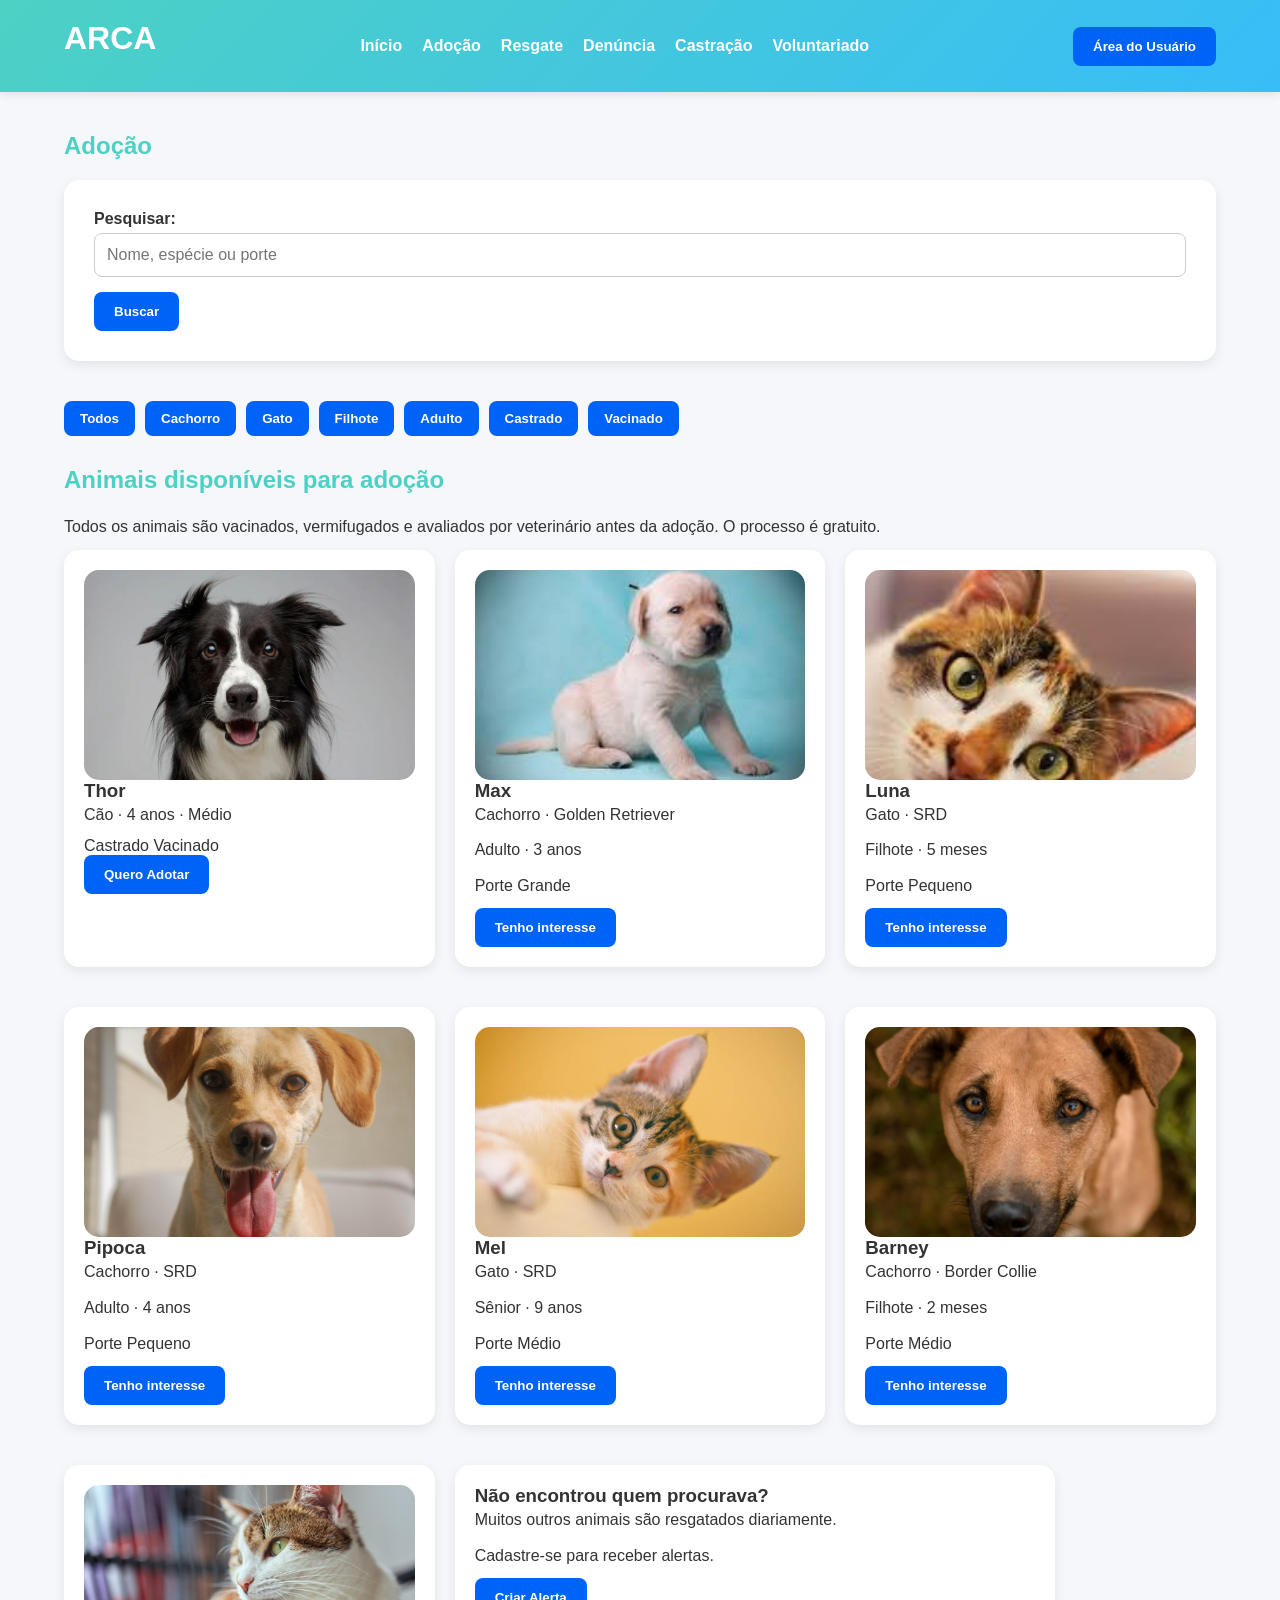
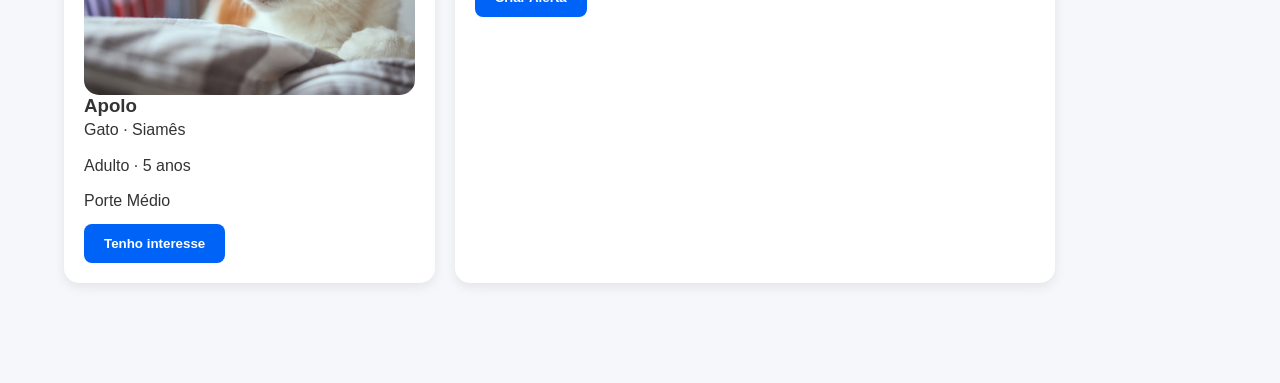
==== adocao.html @ 3cf7c87c "Add files via upload" ====
<!DOCTYPE html>
<html lang="PT-Br">
<head>
    <meta charset="UTF-8">
    <meta name="viewport" content="width=device-width, initial-scale=1.0">
    <title>Adoção</title>
    <link rel="stylesheet" href="css/style.css">
</head>
<body>
 <header>
    <h2>ARCA</h2>

    <nav>
      <a href="index.html">Início</a>
      <a href="adocao.html">Adoção</a>
      <a href="resgate.html">Resgate</a>
      <a href="denuncia.html">Denúncia</a>
      <a href="castracao.html">Castração</a>
      <a href="voluntario.html">Voluntariado</a>
    </nav>

    <button><a href="telalogin.html">Área do Usuário</a></button>
  </header>
    <main>
        <section id="adocao">
            <h1>Adoção</h1>

            <form id="searchForm" action="#" method="get" role="search">
                <label for="searchInput">Pesquisar:</label>
                <input type="search" id="searchInput" name="q" placeholder="Nome, espécie ou porte" />
                <button type="submit">Buscar</button>
            </form>

            <div id="results" aria-live="polite">
               
            </div>

            
            <div class="filters" role="group" aria-label="Filtros de espécie, idade e status">
                <button type="button" class="filter-btn" data-filter="all">Todos</button>
                <button type="button" class="filter-btn" data-filter="cao">Cachorro</button>
                <button type="button" class="filter-btn" data-filter="gato">Gato</button>
                <button type="button" class="filter-btn" data-filter="filhote">Filhote</button>
                <button type="button" class="filter-btn" data-filter="adulto">Adulto</button>
                <button type="button" class="filter-btn" data-filter="castrado">Castrado</button>
                <button type="button" class="filter-btn" data-filter="vacinado">Vacinado</button>
            </div>

     <h1>Animais disponíveis para adoção</h1>

     <div class="notice info" role="note">
  <p>Todos os animais são vacinados, vermifugados e avaliados por veterinário antes da adoção. O processo é gratuito.</p>
</div>

<section class="cards-grid" id="cardsGrid">
  <article class="card" data-especie="cao" data-idade="adulto" data-castrado="sim" data-vacinado="sim">
    <div class="card-img"><img src="img/thor.webp" alt="Thor"></div>
    <h3>Thor</h3>
    <p class="meta">Cão · 4 anos · Médio</p>
    <div class="badges">
      <span class="badge castrado">Castrado</span>
      <span class="badge vacinado">Vacinado</span>
    </div>
    <div class="actions">
      <button class="btn-adotar">Quero Adotar</button>
    </div>
  </article>

  <article class="card">
    <div class="card-img"><img src="img/max.jpg" alt="Max"></div>
    <h3>Max</h3>
    <p>Cachorro · Golden Retriever</p>
    <p>Adulto · 3 anos</p>
    <p>Porte Grande</p>
    <button>Tenho interesse</button>
  </article>

  <article class="card">
    <div class="card-img"><img src="img/luna.jpg" alt="Luna"></div>
    <h3>Luna</h3>
    <p>Gato · SRD</p>
    <p>Filhote · 5 meses</p>
    <p>Porte Pequeno</p>
    <button>Tenho interesse</button>
  </article>

  <article class="card">
    <div class="card-img"><img src="img/pipoca.jpg" alt="Pipoca"></div>
    <h3>Pipoca</h3>
    <p>Cachorro · SRD</p>
    <p>Adulto · 4 anos</p>
    <p>Porte Pequeno</p>
    <button>Tenho interesse</button>
  </article>

  <article class="card">
    <div class="card-img"><img src="img/mel.jpeg" alt="Mel"></div>
    <h3>Mel</h3>
    <p>Gato · SRD</p>
    <p>Sênior · 9 anos</p>
    <p>Porte Médio</p>
    <button>Tenho interesse</button>
  </article>

  <article class="card">
    <div class="card-img"><img src="img/barney.webp" alt="Barney"></div>
    <h3>Barney</h3>
    <p>Cachorro · Border Collie</p>
    <p>Filhote · 2 meses</p>
    <p>Porte Médio</p>
    <button>Tenho interesse</button>
  </article>

  <article class="card">
    <div class="card-img"><img src="img/apolo.jpg" alt="Apolo"></div>
    <h3>Apolo</h3>
    <p>Gato · Siamês</p>
    <p>Adulto · 5 anos</p>
    <p>Porte Médio</p>
    <button>Tenho interesse</button>
  </article>

  <article class="card card-alert">
    <h3>Não encontrou quem procurava?</h3>
    <p>Muitos outros animais são resgatados diariamente.</p>
    <p>Cadastre-se para receber alertas.</p>
    <button>Criar Alerta</button>
  </article>

</section>
        </section>
    </main>
  <script src="./index.js"></script>
</body>
</html>
---- css/style.css ----
:root{
    --verde:hsl(174, 59%, 56%) ;
    --verde-claro:#38BDF8 ;
    --laranja:#0063F7;
    --cinza:#F5F7FA;
    --branco:#FFFFFF;
    --texto:#333333;
}

*{
    margin:0;
    padding:0;
    box-sizing:border-box;
    font-family:'Segoe UI', Tahoma, Geneva, Verdana, sans-serif;
}

body{
    background:var(--cinza);
    color:var(--texto);
    min-height:100vh;
}

/* HEADER */

header{
    background:linear-gradient(135deg,var(--verde),var(--verde-claro));
    color:white;
    padding:20px 5%;
    display:flex;
    justify-content:space-between;
    align-items:center;
    flex-wrap:wrap;
    box-shadow:0 2px 10px rgba(0,0,0,.1);
}

header h1,
header h2{
    font-size:2rem;
}

/* MENU */

nav{
    display:flex;
    gap:20px;
    align-items:center;
    flex-wrap:wrap;
}

header nav h1,
header nav h2{
    margin:0;
    font-size:1.8rem;
}

header nav ul{
    list-style:none;
    display:flex;
    gap:20px;
    align-items:center;
    margin:0;
    padding:0;
}

header nav li{
    margin:0;
}

nav a,
header nav ul a{
    text-decoration:none;
    color:white;
    font-weight:600;
    transition:.3s;
}

nav a:hover,
header nav ul a:hover{
    opacity:.8;
}

header nav button{
    margin-left:auto;
}

header nav button a{
    display:block;
    width:100%;
    height:100%;
    color:white;
    text-decoration:none;
}

/* CONTEÚDO */

main{
    width:90%;
    max-width:1200px;
    margin:auto;
    padding:40px 0;
}

section{
    margin-bottom:40px;
}

.rescue-grid{
    display:grid;
    grid-template-columns:1.6fr 1fr;
    gap:30px;
    align-items:start;
}

.rescue-grid aside{
    display:flex;
    flex-direction:column;
    gap:20px;
}

.map-box,
.help-box,
.emergency-box{
    background:white;
    border:1px solid rgba(0,0,0,.12);
    border-radius:15px;
    padding:24px;
    box-shadow:0 4px 12px rgba(0,0,0,.06);
}

.help-box{
    border-color:rgba(0,0,0,.18);
}

.map-box h2,
.help-box h3,
.emergency-box h3{
    margin-bottom:15px;
}

.help-box ul{
    margin:0;
    padding-left:20px;
}

.help-box li{
    margin-bottom:12px;
    line-height:1.75;
}

.map-box p,
.emergency-box p{
    margin-bottom:0;
}

.map-link{
    color:var(--verde);
    font-weight:700;
    text-decoration:none;
}

.map-link:hover{
    text-decoration:underline;
}

.map-frame{
    width:100%;
    min-height:240px;
    border-radius:15px;
    overflow:hidden;
    margin-bottom:15px;
    border:1px solid rgba(0,0,0,.12);
}

.map-frame iframe{
    width:100%;
    min-height:240px;
    border:0;
}

@media(max-width:992px){
    .rescue-grid{
        grid-template-columns:1fr;
    }
}

.stats{
    display:flex;
    gap:20px;
    justify-content:space-between;
    flex-wrap:wrap;
    align-items:center;
}

.stats > div{
    flex:1;
    min-width:180px;
    background:white;
    padding:20px;
    border-radius:15px;
    box-shadow:0 4px 12px rgba(0,0,0,.08);
    text-align:center;
}

.stats > div h2{
    font-size:2rem;
    margin-bottom:10px;
}

h1{
    color:var(--verde);
    margin-bottom:20px;
}

h2{
    margin-bottom:15px;
}

p{
    margin-bottom:10px;
    line-height:1.6;
}

/* CARDS */

article,
.card{
    background:white;
    border-radius:15px;
    padding:20px;
    margin-bottom:20px;
    box-shadow:0 4px 12px rgba(0,0,0,.08);
    transition:.3s;
}

article:hover,
.card:hover{
    transform:translateY(-4px);
}

/* GRID */

.cards,
.cards-grid{
    display:grid;
    grid-template-columns:repeat(auto-fit,minmax(280px,1fr));
    gap:20px;
}

.card-alert{
    grid-column:span 2;
    max-width:600px;
}

@media(max-width:768px){
    .card-alert{
        grid-column:span 1;
    }
}

/* IMAGENS */

img{
    max-width:100%;
    display:block;
    border-radius:10px;
}

.denuncia-img{
    max-width:420px;
    width:100%;
    height:auto;
    border-radius:20px;
    margin-top:20px;
    box-shadow:0 20px 40px rgba(0,0,0,0.14);
    border:1px solid rgba(255,255,255,0.35);
}

.hero-grid{
    display:grid;
    grid-template-columns:1.1fr 0.9fr;
    gap:40px;
    align-items:center;
    margin-bottom:40px;
}

.hero-copy p{
    max-width:620px;
    line-height:1.75;
}

.hero-visual{
    display:flex;
    justify-content:center;
}

.box-outline{
    background:white;
    border:1px solid rgba(0,0,0,.12);
    border-radius:18px;
    padding:30px;
    box-shadow:0 18px 35px rgba(0,0,0,0.08);
    margin-bottom:40px;
}

.box-outline h2{
    margin-bottom:20px;
}

.box-outline ul{
    list-style:none;
    margin:0;
    padding:0;
}

.box-outline li{
    position:relative;
    padding-left:28px;
    margin-bottom:14px;
    line-height:1.75;
}

.box-outline li::before{
    content:"✓";
    position:absolute;
    left:0;
    top:0;
    color:var(--verde);
    font-weight:700;
}

@media(max-width:992px){
    .hero-grid{
        grid-template-columns:1fr;
    }
    .hero-visual{
        order:-1;
    }
}

.card-img{
    overflow:hidden;
    border-radius:15px;
    height:210px;
}

.card-img img{
    width:100%;
    height:100%;
    object-fit:cover;
    display:block;
}

/* FORMULÁRIOS */

form{
    background:white;
    padding:30px;
    border-radius:15px;
    box-shadow:0 4px 12px rgba(0,0,0,.08);
}

fieldset{
    border:none;
    margin:0 0 25px;
    padding:0;
}

legend{
    font-size:1.1rem;
    font-weight:700;
    margin-bottom:18px;
}

label{
    display:block;
    margin-bottom:5px;
    font-weight:600;
}

label.checkbox-inline{
    display:flex;
    justify-content:flex-start;
    align-items:center;
    gap:8px;
    padding:10px 0;
    font-weight:600;
}

.checkbox-group{
    display:flex;
    gap:20px;
    flex-wrap:wrap;
    margin-bottom:20px;
}

.checkbox-group label{
    display:flex;
    flex:1;
    min-width:150px;
}

label.checkbox-inline span{
}

label.checkbox-inline input[type="checkbox"]{
    width:auto;
    margin:0;
}

/* STEPPER */
.stepper{
    display:flex;
    gap:24px;
    align-items:center;
    justify-content:center;
    margin-bottom:20px;
}

.step{
    display:flex;
    flex-direction:column;
    align-items:center;
    text-decoration:none;
    color:var(--texto);
    position:relative;
    padding:0 12px;
}

.step:not(:first-child)::before{
    content:"";
    position:absolute;
    left:-50%;
    top:18px;
    width:100%;
    height:2px;
    background:#e9eef0;
    z-index:0;
}

.step .circle{
    z-index:1;
    width:36px;
    height:36px;
    border-radius:50%;
    border:2px solid var(--verde);
    display:flex;
    align-items:center;
    justify-content:center;
    background:white;
    color:var(--verde);
    font-weight:700;
}

.step.active .circle{
    background:var(--verde);
    color:white;
}

.step .label{
    margin-top:8px;
    font-size:0.9rem;
}

/* end stepper */

input,
textarea,
select{
    width:100%;
    padding:12px;
    margin-bottom:15px;
    border:1px solid #ccc;
    border-radius:8px;
    font-size:1rem;
}

input:focus,
textarea:focus,
select:focus{
    outline:none;
    border-color:var(--verde);
}

/* BOTÕES */

button,
.btn{
    background:var(--laranja);
    color:white;
    border:none;
    padding:12px 20px;
    border-radius:8px;
    cursor:pointer;
    font-weight:600;
    transition:.3s;
}

button:hover,
.btn:hover{
    background:#f57c00;
}

.filters{
    margin-top:40px;
    margin-bottom:30px;
    display:flex;
    gap:10px;
    flex-wrap:wrap;
}

.filter-btn{
    background:var(--laranja);
    color:white;
    border:none;
    padding:10px 16px;
    border-radius:8px;
    cursor:pointer;
    font-weight:600;
    transition:.3s;
}

.filter-btn:hover{
    background:#f57c00;
}

button a,
.btn a{
    color:white;
    text-decoration:none;
}

/* TABELAS */

table{
    width:100%;
    border-collapse:collapse;
    background:white;
}

th{
    background:var(--verde);
    color:white;
}

th,
td{
    border:1px solid #ddd;
    padding:12px;
    text-align:center;
}

/* LOGIN E CADASTRO */

.login-container,
.cadastro-container{
    max-width:500px;
    margin:50px auto;
}

/* ÁREA DO USUÁRIO */

.perfil,
.usuario{
    background:white;
    padding:25px;
    border-radius:15px;
    box-shadow:0 4px 12px rgba(0,0,0,.08);
}

/* FOOTER */

footer{
    display:grid;
    grid-template-columns:repeat(4,minmax(180px,1fr));
    gap:32px;
    background:#1f2937;
    color:white;
    padding:40px 5%;
    margin-top:50px;
    border-top:1px solid rgba(255,255,255,0.08);
}

footer > div{
    display:flex;
    flex-direction:column;
    gap:12px;
}

footer h3,
footer h4{
    margin:0;
    font-weight:700;
}

footer p{
    margin:0;
    line-height:1.75;
    color:#ddd;
}

footer ul{
    list-style:none;
    padding:0;
    margin:0;
    display:block;
}

footer ul li{
    margin-bottom:10px;
}

footer a{
    color:#ddd;
    text-decoration:none;
}

footer a:hover{
    color:white;
}

footer > p{
    grid-column:1 / -1;
    color:#bbb;
    font-size:0.94rem;
    margin-top:24px;
}

/* RESPONSIVO */

@media(max-width:768px){

    header{
        flex-direction:column;
        text-align:center;
        gap:15px;
    }

    nav{
        justify-content:center;
    }

    h1{
        font-size:1.8rem;
    }

    form{
        padding:20px;
    }
}
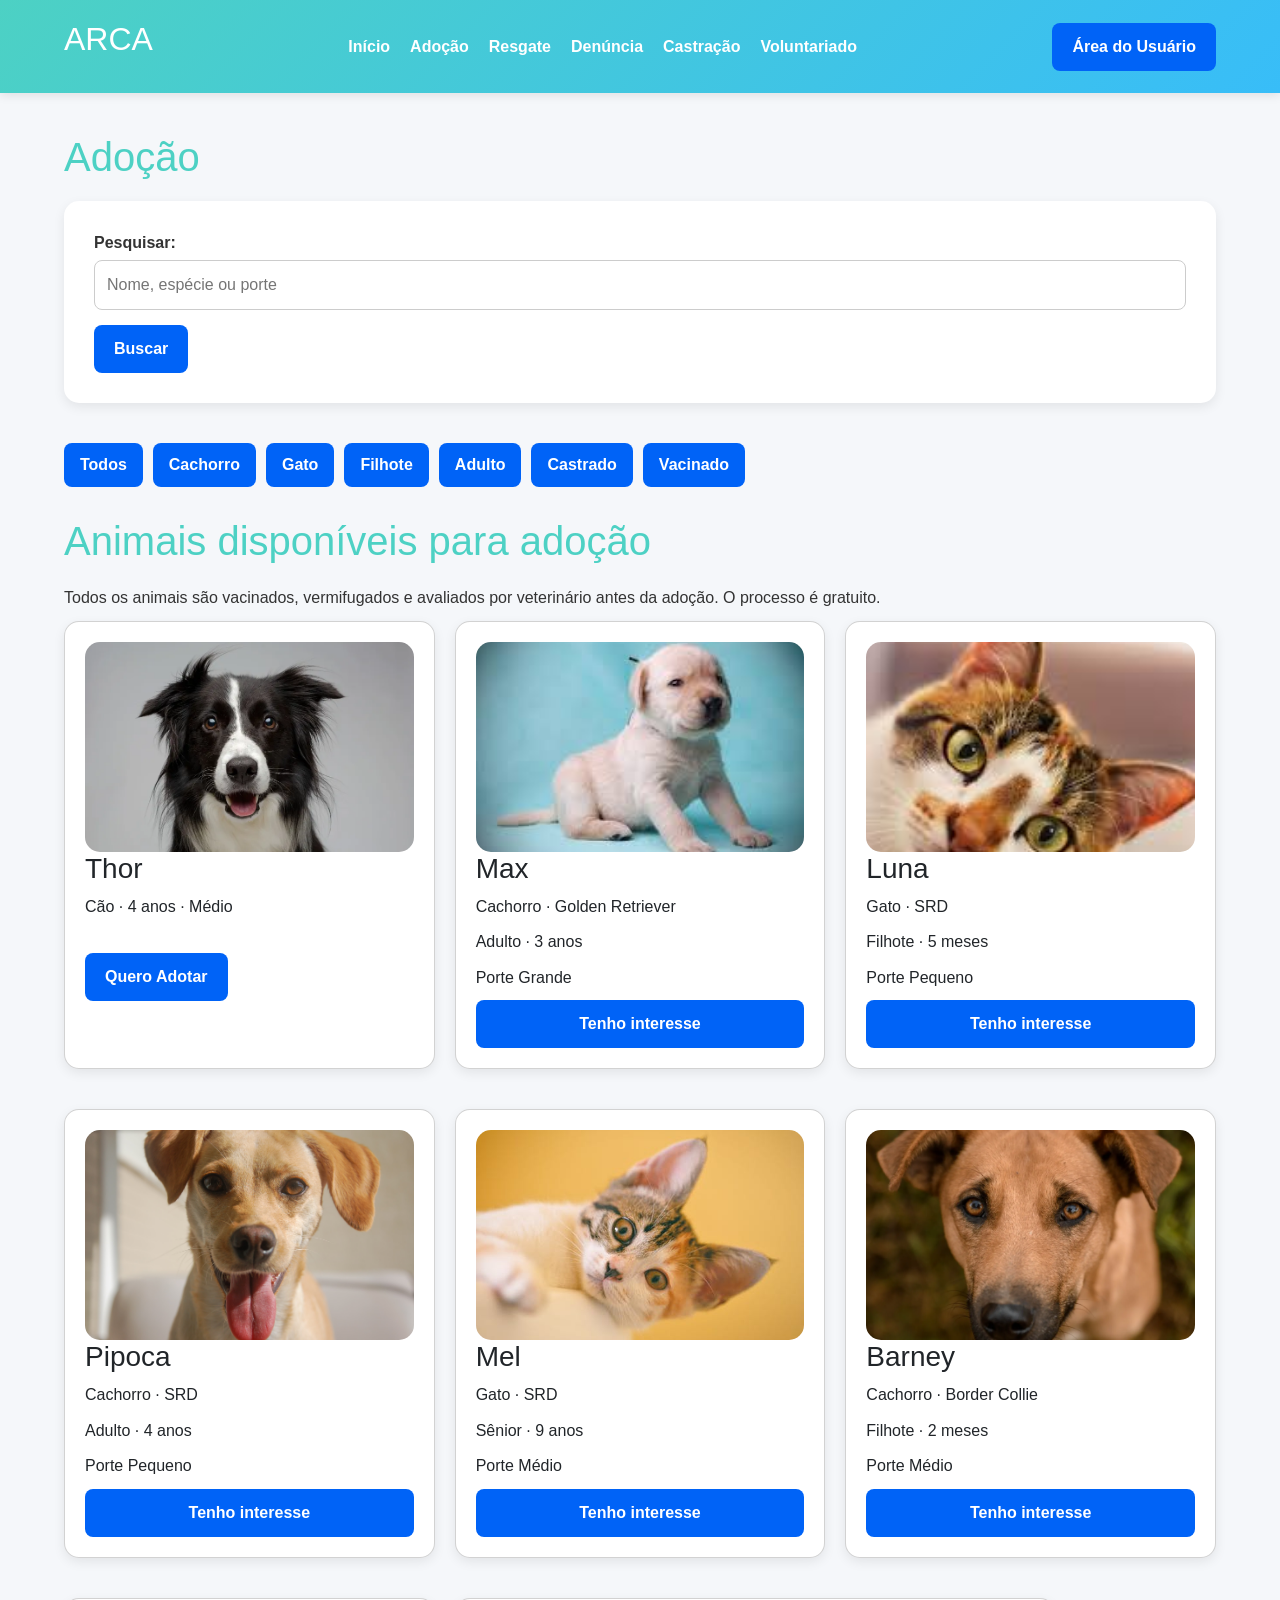
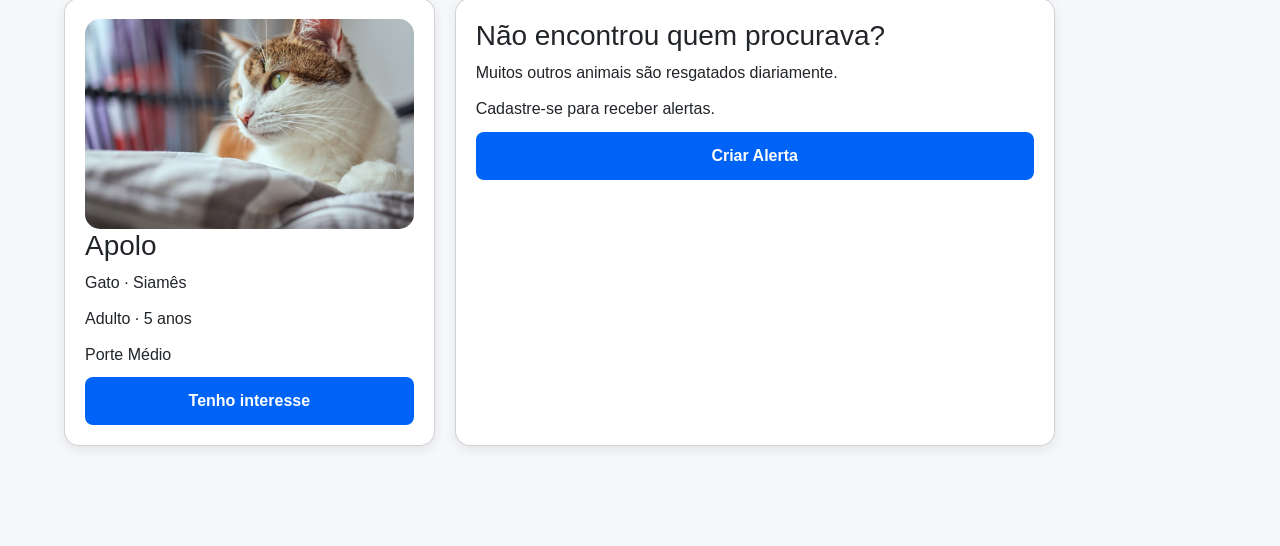
==== commit 2947eef2: "Integrate Bootstrap for improved styling Added Bootstrap CSS and JS for styling and functionality." ====
--- a/adocao.html
+++ b/adocao.html
@@ -1,6 +1,7 @@
 <!DOCTYPE html>
 <html lang="PT-Br">
 <head>
+<link href="https://cdn.jsdelivr.net/npm/bootstrap@5.3.8/dist/css/bootstrap.min.css" rel="stylesheet" integrity="sha384-sRIl4kxILFvY47J16cr9ZwB07vP4J8+LH7qKQnuqkuIAvNWLzeN8tE5YBujZqJLB" crossorigin="anonymous">
     <meta charset="UTF-8">
     <meta name="viewport" content="width=device-width, initial-scale=1.0">
     <title>Adoção</title>
@@ -131,5 +132,6 @@
         </section>
     </main>
   <script src="./index.js"></script>
+    <script src="https://cdn.jsdelivr.net/npm/bootstrap@5.3.8/dist/js/bootstrap.bundle.min.js" integrity="sha384-FKyoEForCGlyvwx9Hj09JcYn3nv7wiPVlz7YYwJrWVcXK/BmnVDxM+D2scQbITxI" crossorigin="anonymous"></script>
 </body>
-</html>+</html>
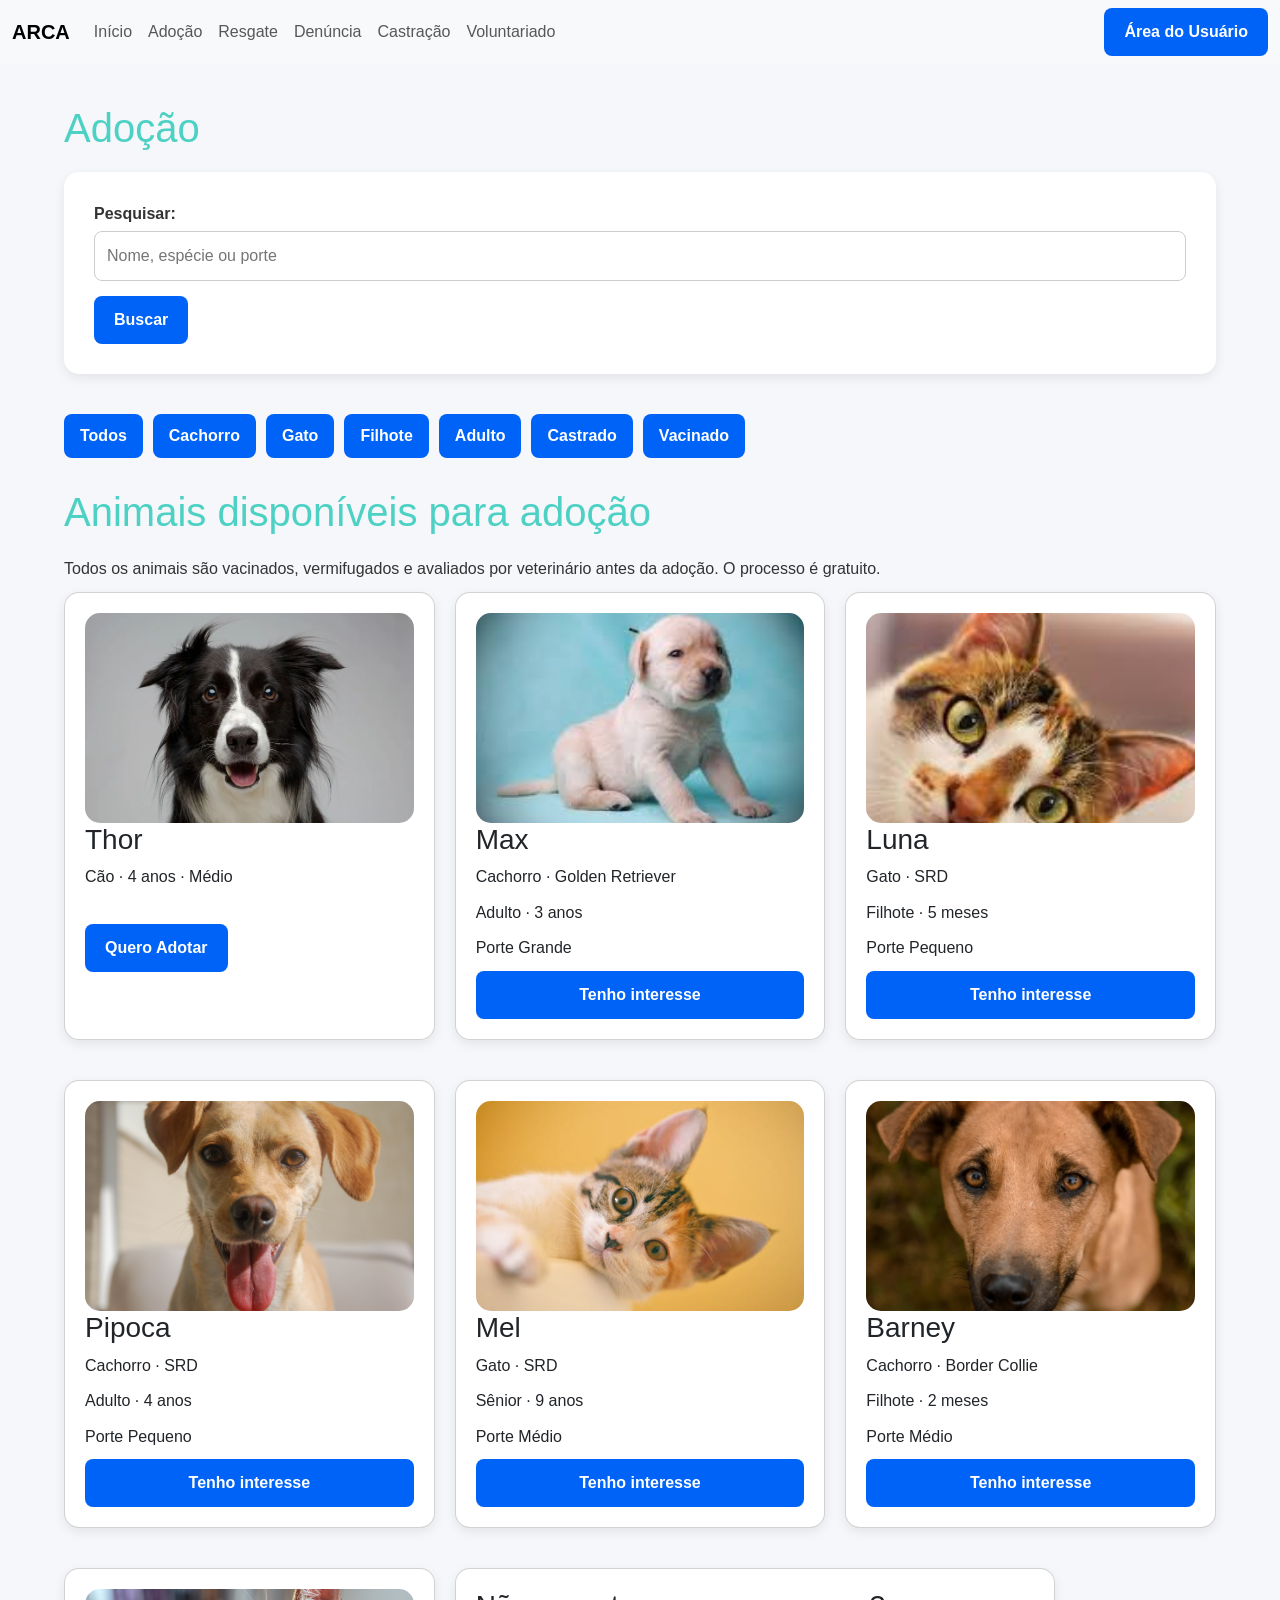
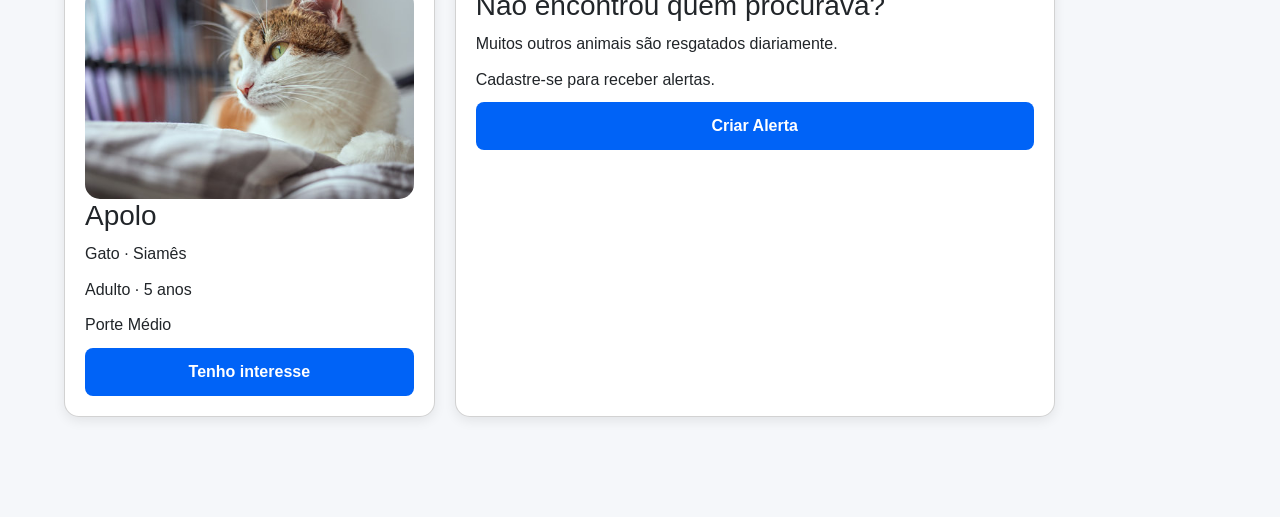
==== commit baab01a3: "Update adocao.html" ====
--- a/adocao.html
+++ b/adocao.html
@@ -8,20 +8,61 @@
     <link rel="stylesheet" href="css/style.css">
 </head>
 <body>
- <header>
-    <h2>ARCA</h2>
+<nav class="navbar navbar-expand-lg bg-body-tertiary">
+  <div class="container-fluid">
 
-    <nav>
-      <a href="index.html">Início</a>
-      <a href="adocao.html">Adoção</a>
-      <a href="resgate.html">Resgate</a>
-      <a href="denuncia.html">Denúncia</a>
-      <a href="castracao.html">Castração</a>
-      <a href="voluntario.html">Voluntariado</a>
-    </nav>
+    <a class="navbar-brand" href="index.html">ARCA</a>
 
-    <button><a href="telalogin.html">Área do Usuário</a></button>
-  </header>
+    <button
+      class="navbar-toggler"
+      type="button"
+      data-bs-toggle="collapse"
+      data-bs-target="#navbarNav"
+      aria-controls="navbarNav"
+      aria-expanded="false"
+      aria-label="Alternar navegação">
+
+      <span class="navbar-toggler-icon"></span>
+    </button>
+
+    <div class="collapse navbar-collapse" id="navbarNav">
+
+      <ul class="navbar-nav me-auto">
+
+        <li class="nav-item">
+          <a class="nav-link" href="index.html">Início</a>
+        </li>
+
+        <li class="nav-item">
+          <a class="nav-link" href="adocao.html">Adoção</a>
+        </li>
+
+        <li class="nav-item">
+          <a class="nav-link" href="resgate.html">Resgate</a>
+        </li>
+
+        <li class="nav-item">
+          <a class="nav-link" href="denuncia.html">Denúncia</a>
+        </li>
+
+        <li class="nav-item">
+          <a class="nav-link" href="castracao.html">Castração</a>
+        </li>
+
+        <li class="nav-item">
+          <a class="nav-link" href="voluntario.html">Voluntariado</a>
+        </li>
+
+      </ul>
+
+      <a class="btn btn-primary" href="telalogin.html">
+        Área do Usuário
+      </a>
+
+    </div>
+
+  </div>
+</nav>
     <main>
         <section id="adocao">
             <h1>Adoção</h1>
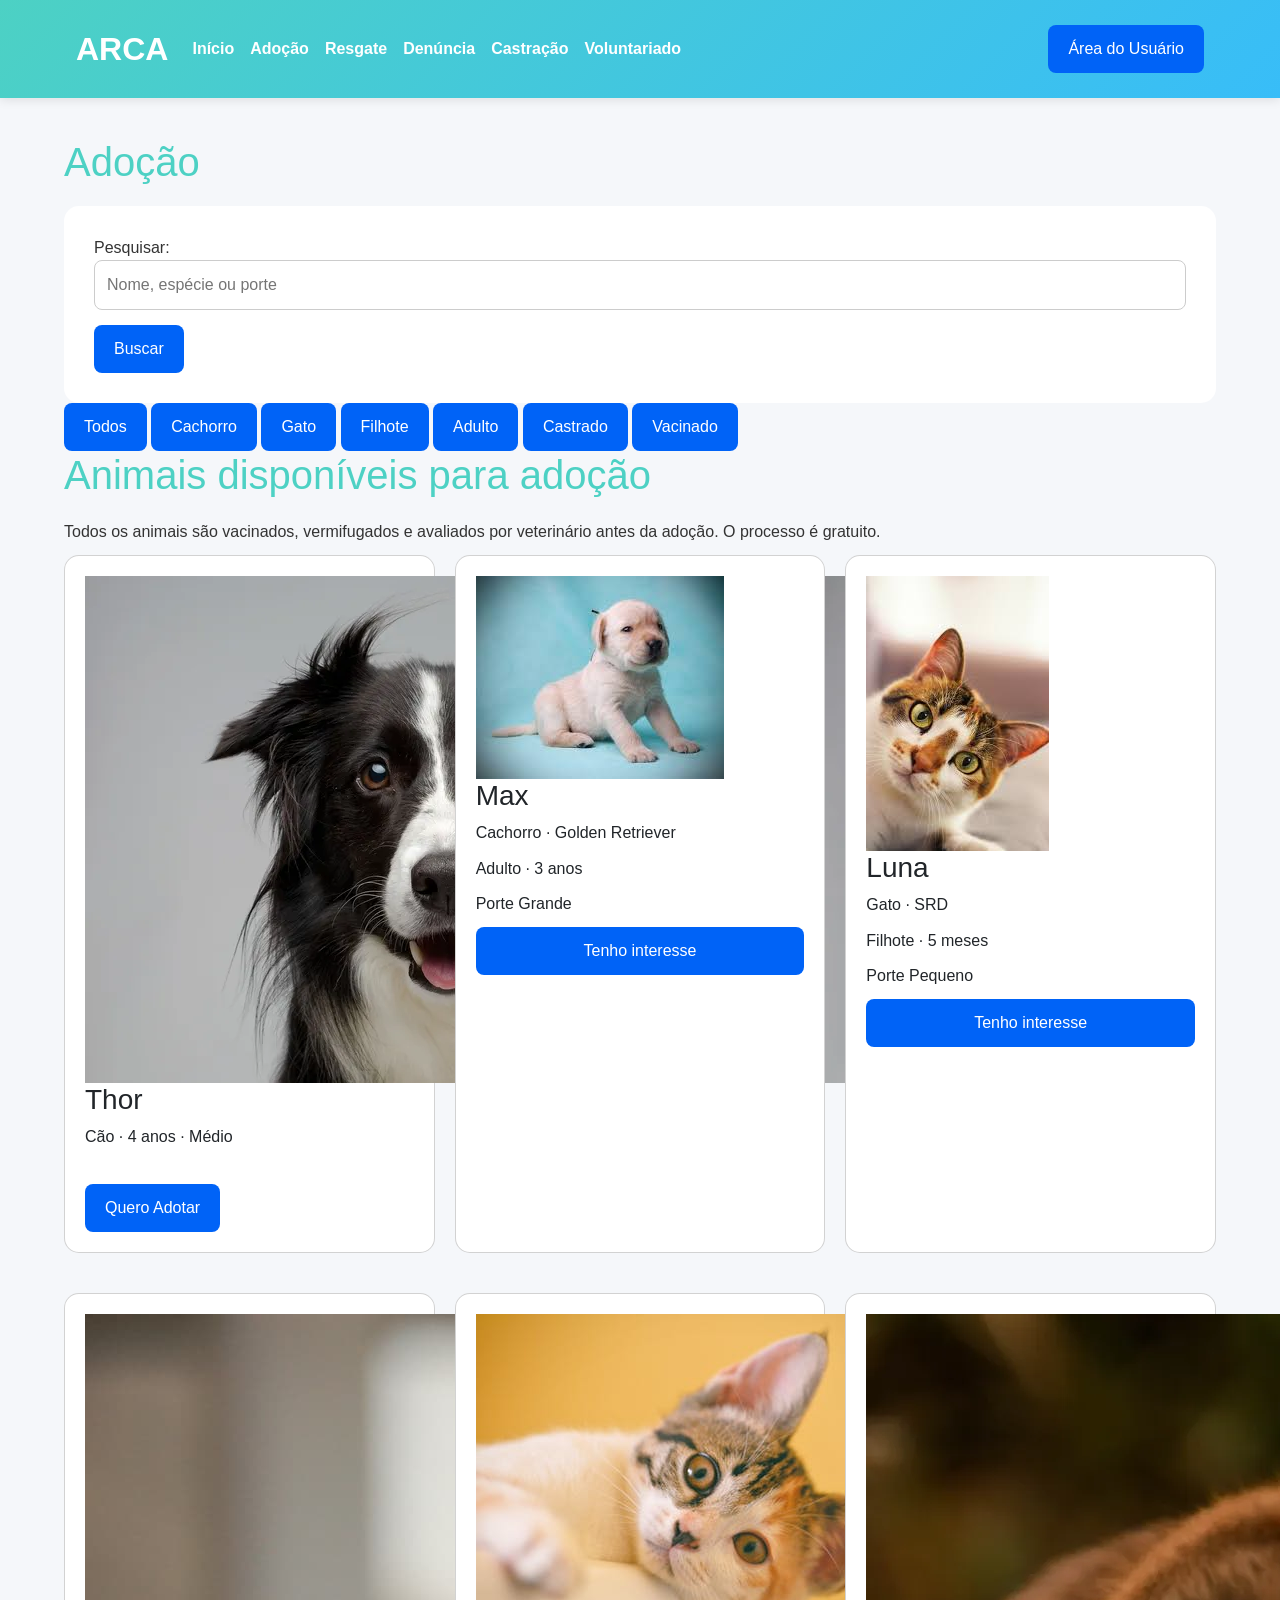
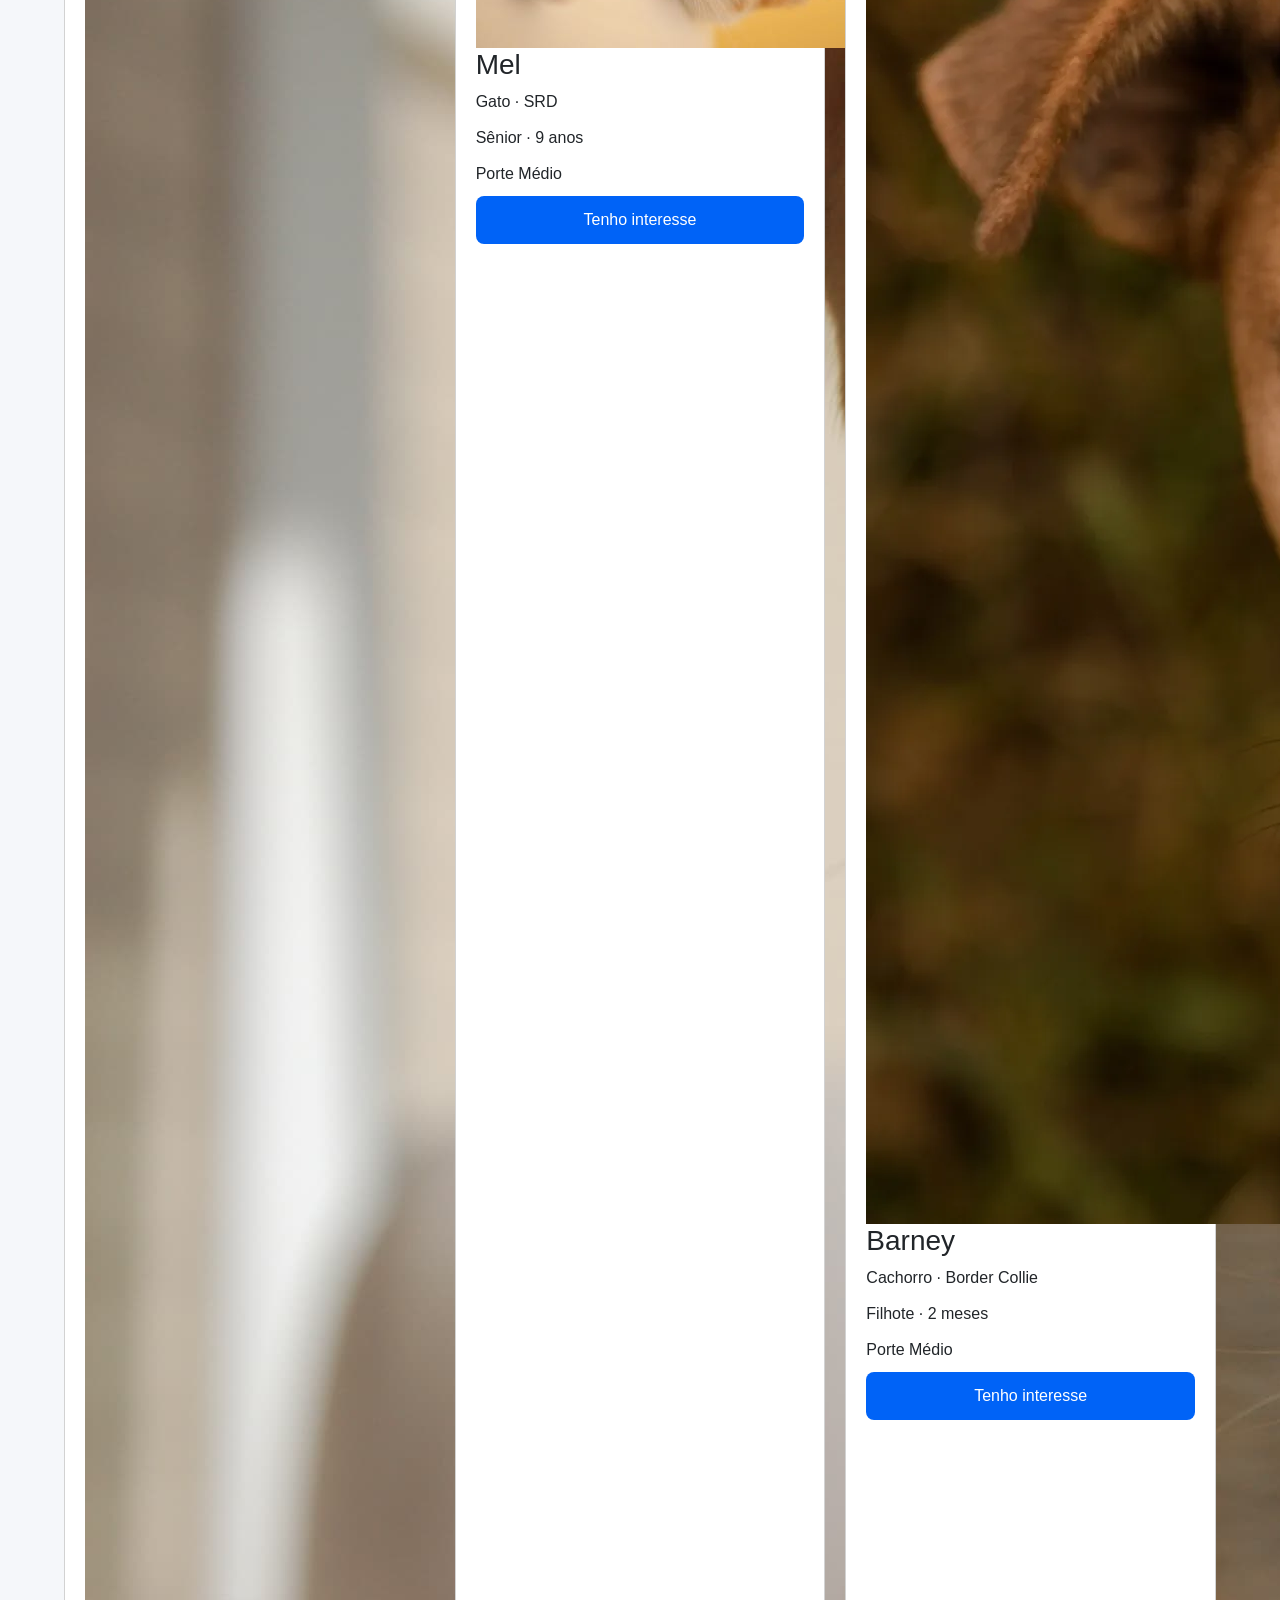
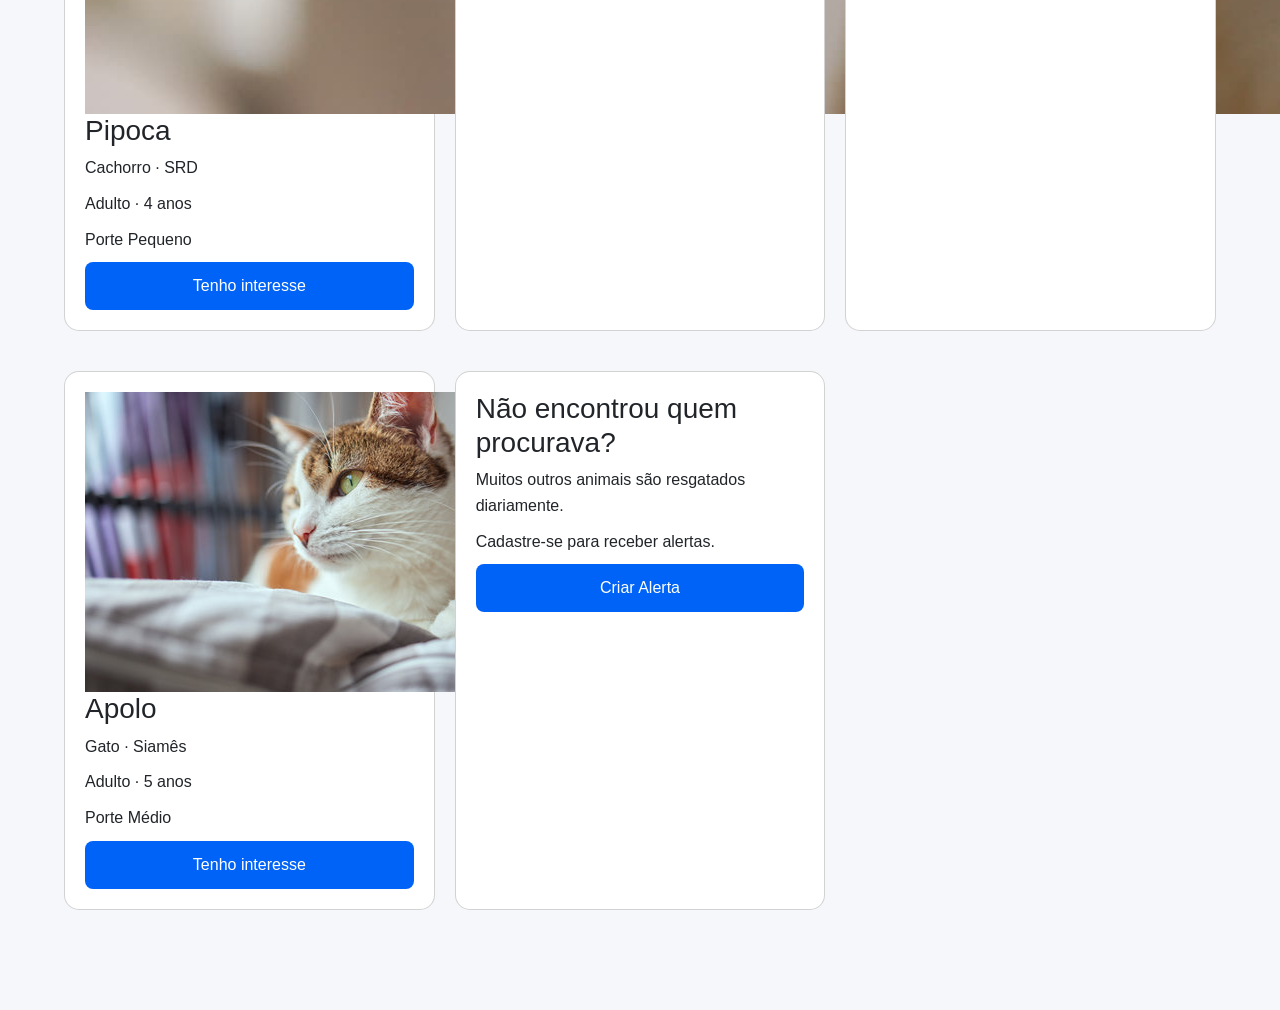
==== commit 2d81d5eb: "Update adocao.html" ====
--- a/adocao.html
+++ b/adocao.html
@@ -8,7 +8,7 @@
     <link rel="stylesheet" href="css/style.css">
 </head>
 <body>
-<nav class="navbar navbar-expand-lg bg-body-tertiary">
+<nav class="navbar navbar-expand-lg bg-transparent">
   <div class="container-fluid">
 
     <a class="navbar-brand" href="index.html">ARCA</a>
--- a/css/style.css
+++ b/css/style.css
@@ -1,6 +1,7 @@
+
 :root{
-    --verde:hsl(174, 59%, 56%) ;
-    --verde-claro:#38BDF8 ;
+    --verde:hsl(174, 59%, 56%);
+    --verde-claro:#38BDF8;
     --laranja:#0063F7;
     --cinza:#F5F7FA;
     --branco:#FFFFFF;
@@ -39,8 +40,9 @@
 }
 
 /* MENU */
-
-nav{
+/* ALTERADO PARA NÃO QUEBRAR O BOOTSTRAP */
+
+header nav{
     display:flex;
     gap:20px;
     align-items:center;
@@ -66,7 +68,7 @@
     margin:0;
 }
 
-nav a,
+header nav a,
 header nav ul a{
     text-decoration:none;
     color:white;
@@ -74,7 +76,7 @@
     transition:.3s;
 }
 
-nav a:hover,
+header nav a:hover,
 header nav ul a:hover{
     opacity:.8;
 }
@@ -104,91 +106,11 @@
     margin-bottom:40px;
 }
 
-.rescue-grid{
-    display:grid;
-    grid-template-columns:1.6fr 1fr;
-    gap:30px;
-    align-items:start;
-}
-
-.rescue-grid aside{
-    display:flex;
-    flex-direction:column;
-    gap:20px;
-}
-
-.map-box,
-.help-box,
-.emergency-box{
-    background:white;
-    border:1px solid rgba(0,0,0,.12);
-    border-radius:15px;
-    padding:24px;
-    box-shadow:0 4px 12px rgba(0,0,0,.06);
-}
-
-.help-box{
-    border-color:rgba(0,0,0,.18);
-}
-
-.map-box h2,
-.help-box h3,
-.emergency-box h3{
-    margin-bottom:15px;
-}
-
-.help-box ul{
-    margin:0;
-    padding-left:20px;
-}
-
-.help-box li{
-    margin-bottom:12px;
-    line-height:1.75;
-}
-
-.map-box p,
-.emergency-box p{
-    margin-bottom:0;
-}
-
-.map-link{
-    color:var(--verde);
-    font-weight:700;
-    text-decoration:none;
-}
-
-.map-link:hover{
-    text-decoration:underline;
-}
-
-.map-frame{
-    width:100%;
-    min-height:240px;
-    border-radius:15px;
-    overflow:hidden;
-    margin-bottom:15px;
-    border:1px solid rgba(0,0,0,.12);
-}
-
-.map-frame iframe{
-    width:100%;
-    min-height:240px;
-    border:0;
-}
-
-@media(max-width:992px){
-    .rescue-grid{
-        grid-template-columns:1fr;
-    }
-}
-
 .stats{
     display:flex;
     gap:20px;
     justify-content:space-between;
     flex-wrap:wrap;
-    align-items:center;
 }
 
 .stats > div{
@@ -197,13 +119,6 @@
     background:white;
     padding:20px;
     border-radius:15px;
-    box-shadow:0 4px 12px rgba(0,0,0,.08);
-    text-align:center;
-}
-
-.stats > div h2{
-    font-size:2rem;
-    margin-bottom:10px;
 }
 
 h1{
@@ -228,240 +143,33 @@
     border-radius:15px;
     padding:20px;
     margin-bottom:20px;
-    box-shadow:0 4px 12px rgba(0,0,0,.08);
-    transition:.3s;
-}
-
-article:hover,
-.card:hover{
-    transform:translateY(-4px);
 }
 
 /* GRID */
 
-.cards,
 .cards-grid{
     display:grid;
     grid-template-columns:repeat(auto-fit,minmax(280px,1fr));
     gap:20px;
 }
 
-.card-alert{
-    grid-column:span 2;
-    max-width:600px;
-}
-
-@media(max-width:768px){
-    .card-alert{
-        grid-column:span 1;
-    }
-}
-
-/* IMAGENS */
-
-img{
-    max-width:100%;
-    display:block;
-    border-radius:10px;
-}
-
-.denuncia-img{
-    max-width:420px;
-    width:100%;
-    height:auto;
-    border-radius:20px;
-    margin-top:20px;
-    box-shadow:0 20px 40px rgba(0,0,0,0.14);
-    border:1px solid rgba(255,255,255,0.35);
-}
-
-.hero-grid{
-    display:grid;
-    grid-template-columns:1.1fr 0.9fr;
-    gap:40px;
-    align-items:center;
-    margin-bottom:40px;
-}
-
-.hero-copy p{
-    max-width:620px;
-    line-height:1.75;
-}
-
-.hero-visual{
-    display:flex;
-    justify-content:center;
-}
-
-.box-outline{
-    background:white;
-    border:1px solid rgba(0,0,0,.12);
-    border-radius:18px;
-    padding:30px;
-    box-shadow:0 18px 35px rgba(0,0,0,0.08);
-    margin-bottom:40px;
-}
-
-.box-outline h2{
-    margin-bottom:20px;
-}
-
-.box-outline ul{
-    list-style:none;
-    margin:0;
-    padding:0;
-}
-
-.box-outline li{
-    position:relative;
-    padding-left:28px;
-    margin-bottom:14px;
-    line-height:1.75;
-}
-
-.box-outline li::before{
-    content:"✓";
-    position:absolute;
-    left:0;
-    top:0;
-    color:var(--verde);
-    font-weight:700;
-}
-
-@media(max-width:992px){
-    .hero-grid{
-        grid-template-columns:1fr;
-    }
-    .hero-visual{
-        order:-1;
-    }
-}
-
-.card-img{
-    overflow:hidden;
-    border-radius:15px;
-    height:210px;
-}
-
-.card-img img{
-    width:100%;
-    height:100%;
-    object-fit:cover;
-    display:block;
-}
-
-/* FORMULÁRIOS */
+/* FORM */
 
 form{
     background:white;
     padding:30px;
     border-radius:15px;
-    box-shadow:0 4px 12px rgba(0,0,0,.08);
 }
 
 fieldset{
     border:none;
-    margin:0 0 25px;
-    padding:0;
+    margin-bottom:20px;
 }
 
 legend{
-    font-size:1.1rem;
     font-weight:700;
-    margin-bottom:18px;
-}
-
-label{
-    display:block;
-    margin-bottom:5px;
-    font-weight:600;
-}
-
-label.checkbox-inline{
-    display:flex;
-    justify-content:flex-start;
-    align-items:center;
-    gap:8px;
-    padding:10px 0;
-    font-weight:600;
-}
-
-.checkbox-group{
-    display:flex;
-    gap:20px;
-    flex-wrap:wrap;
-    margin-bottom:20px;
-}
-
-.checkbox-group label{
-    display:flex;
-    flex:1;
-    min-width:150px;
-}
-
-label.checkbox-inline span{
-}
-
-label.checkbox-inline input[type="checkbox"]{
-    width:auto;
-    margin:0;
-}
-
-/* STEPPER */
-.stepper{
-    display:flex;
-    gap:24px;
-    align-items:center;
-    justify-content:center;
-    margin-bottom:20px;
-}
-
-.step{
-    display:flex;
-    flex-direction:column;
-    align-items:center;
-    text-decoration:none;
-    color:var(--texto);
-    position:relative;
-    padding:0 12px;
-}
-
-.step:not(:first-child)::before{
-    content:"";
-    position:absolute;
-    left:-50%;
-    top:18px;
-    width:100%;
-    height:2px;
-    background:#e9eef0;
-    z-index:0;
-}
-
-.step .circle{
-    z-index:1;
-    width:36px;
-    height:36px;
-    border-radius:50%;
-    border:2px solid var(--verde);
-    display:flex;
-    align-items:center;
-    justify-content:center;
-    background:white;
-    color:var(--verde);
-    font-weight:700;
-}
-
-.step.active .circle{
-    background:var(--verde);
-    color:white;
-}
-
-.step .label{
-    margin-top:8px;
-    font-size:0.9rem;
-}
-
-/* end stepper */
+    margin-bottom:15px;
+}
 
 input,
 textarea,
@@ -471,7 +179,6 @@
     margin-bottom:15px;
     border:1px solid #ccc;
     border-radius:8px;
-    font-size:1rem;
 }
 
 input:focus,
@@ -490,9 +197,6 @@
     border:none;
     padding:12px 20px;
     border-radius:8px;
-    cursor:pointer;
-    font-weight:600;
-    transition:.3s;
 }
 
 button:hover,
@@ -500,41 +204,11 @@
     background:#f57c00;
 }
 
-.filters{
-    margin-top:40px;
-    margin-bottom:30px;
-    display:flex;
-    gap:10px;
-    flex-wrap:wrap;
-}
-
-.filter-btn{
-    background:var(--laranja);
-    color:white;
-    border:none;
-    padding:10px 16px;
-    border-radius:8px;
-    cursor:pointer;
-    font-weight:600;
-    transition:.3s;
-}
-
-.filter-btn:hover{
-    background:#f57c00;
-}
-
-button a,
-.btn a{
-    color:white;
-    text-decoration:none;
-}
-
-/* TABELAS */
+/* TABELA */
 
 table{
     width:100%;
     border-collapse:collapse;
-    background:white;
 }
 
 th{
@@ -546,104 +220,91 @@
 td{
     border:1px solid #ddd;
     padding:12px;
-    text-align:center;
-}
-
-/* LOGIN E CADASTRO */
-
-.login-container,
-.cadastro-container{
-    max-width:500px;
-    margin:50px auto;
-}
-
-/* ÁREA DO USUÁRIO */
-
-.perfil,
-.usuario{
-    background:white;
-    padding:25px;
-    border-radius:15px;
-    box-shadow:0 4px 12px rgba(0,0,0,.08);
 }
 
 /* FOOTER */
 
 footer{
     display:grid;
-    grid-template-columns:repeat(4,minmax(180px,1fr));
+    grid-template-columns:repeat(4,1fr);
     gap:32px;
     background:#1f2937;
     color:white;
     padding:40px 5%;
-    margin-top:50px;
-    border-top:1px solid rgba(255,255,255,0.08);
-}
-
-footer > div{
-    display:flex;
-    flex-direction:column;
-    gap:12px;
-}
-
-footer h3,
-footer h4{
-    margin:0;
-    font-weight:700;
-}
-
-footer p{
-    margin:0;
-    line-height:1.75;
-    color:#ddd;
-}
-
-footer ul{
-    list-style:none;
-    padding:0;
-    margin:0;
-    display:block;
-}
-
-footer ul li{
-    margin-bottom:10px;
 }
 
 footer a{
     color:#ddd;
-    text-decoration:none;
 }
 
 footer a:hover{
     color:white;
 }
 
-footer > p{
-    grid-column:1 / -1;
-    color:#bbb;
-    font-size:0.94rem;
-    margin-top:24px;
-}
-
 /* RESPONSIVO */
 
+
 @media(max-width:768px){
 
-    header{
-        flex-direction:column;
-        text-align:center;
-        gap:15px;
-    }
-
-    nav{
-        justify-content:center;
-    }
-
-    h1{
-        font-size:1.8rem;
-    }
-
-    form{
-        padding:20px;
-    }
-}+header{
+flex-direction:column;
+text-align:center;
+gap:15px;
+}
+
+header nav{
+justify-content:center;
+}
+
+h1{
+font-size:1.8rem;
+}
+
+form{
+padding:20px;
+}
+
+}
+/* NAVBAR BOOTSTRAP */
+
+.navbar{
+background:linear-gradient(
+135deg,
+var(--verde),
+var(--verde-claro)
+)!important;
+
+padding:20px 5%;
+
+box-shadow:0 2px 10px rgba(0,0,0,.1);
+}
+
+.navbar .navbar-brand{
+color:white !important;
+font-size:2rem;
+font-weight:700;
+}
+
+.navbar .nav-link{
+color:white !important;
+font-weight:600;
+}
+
+.navbar .nav-link:hover{
+opacity:.8;
+}
+
+.navbar .btn{
+background:var(--laranja);
+border:none;
+}
+
+.navbar .btn:hover{
+background:#f57c00;
+}
+
+.navbar-toggler{
+background:white;
+}
+
+
